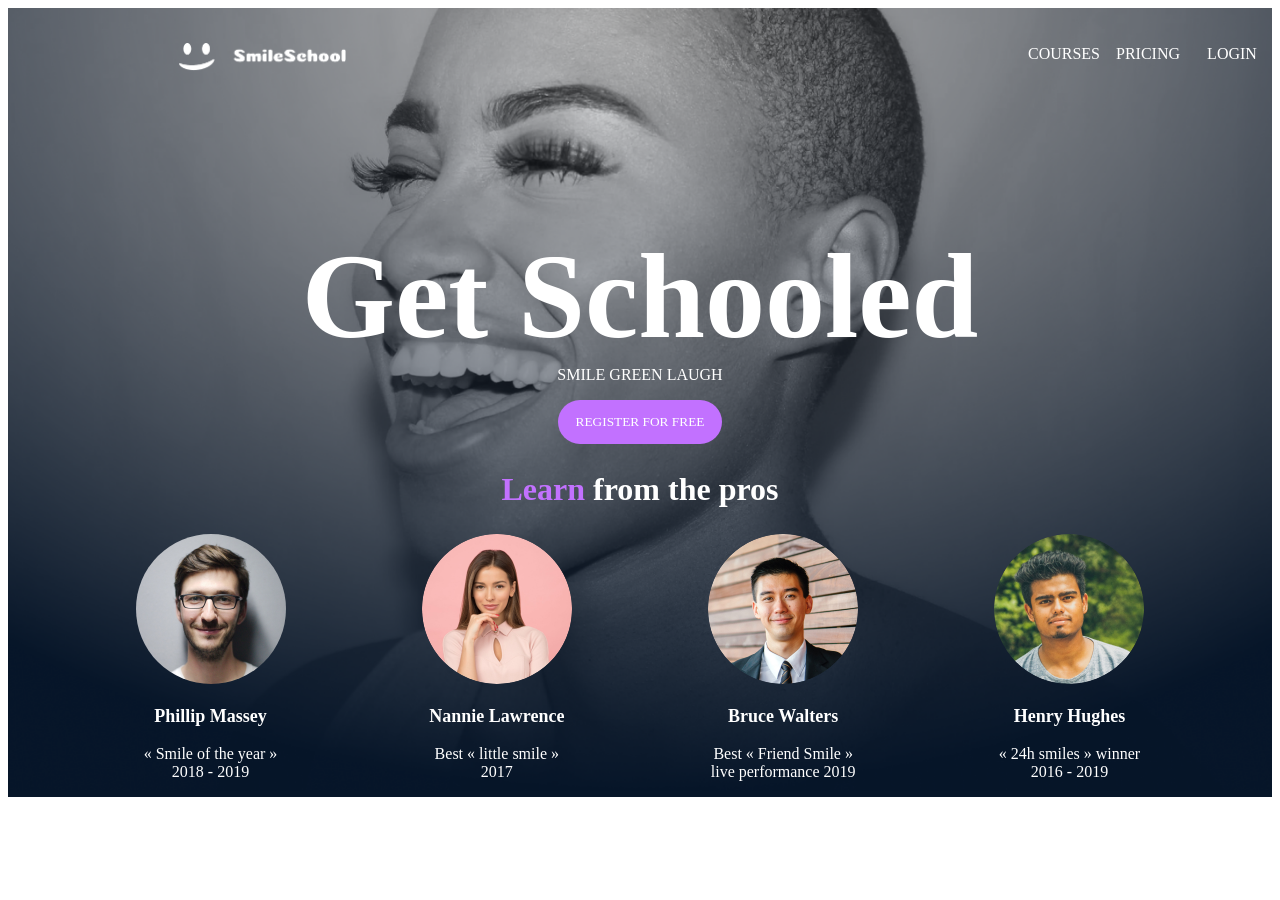
==== css_advanced/task_2/index.html @ f23dfadf "css: task_2 almost finished and ready for testing" ====
<!DOCTYPE html>
<html>
    <head>
        <link rel="stylesheet" href="./styles.css">
    </head>

    <body>
        <header>
            <a href="./index.html">
                <img class="logo" src="../../images/logo.png">
            </a>
            <ul>
                <li><a href="">COURSES</a></li>
                <li><a href="">PRICING</a></li>
                <li><a href="">LOGIN</a></li>
            </ul>
               
            <div>
                <h1>Get Schooled</h1>
                <p>
                    <span>SMILE</span>
                    <span>GREEN</span>
                    <span>LAUGH</span>
                </p>
                <button>REGISTER FOR FREE</button>
            </div>

            <div>
                <h2><span>Learn</span> from the pros</h2>
                <div class="main_part">
                    <div>
                        <img src="../../images/profile-image-1.png">
                        <h3>Phillip Massey</h3>
                        <p>« Smile of the year » 2018 - 2019</p>
                    </div>

                    <div>
                        <img src="../../images/profile-image-2.png">
                        <h3>Nannie Lawrence</h3>
                        <p>Best « little smile » 2017</p>
                    </div>

                    <div>
                        <img src="../../images/profile-image-3.png">
                        <h3>Bruce Walters</h3>
                        <p>Best « Friend Smile » live performance 2019</p>
                    </div>

                    <div>
                        <img src="../../images/profile-image-4.png">
                        <h3>Henry Hughes</h3>
                        <p>« 24h smiles » winner 2016 - 2019</p>
                    </div>
                </div>
            </div>
        </header>

        <main></main>
    </body>
</html>
---- css_advanced/task_2/styles.css ----
/* ==== HEADER SECTION ==== */

header {
    background-image: url(../../images/background.png);
    background-size: cover;
    background-position: center;
    overflow: hidden;
    text-align: center;
}

header > a {
 float: left;
}

header > a > img {
    width:167px;
    height: 29px;
    margin-left: 171px;
    margin-top: 35px;
}

header > ul {
    float: right;
    margin-top: 37px;
}

header > ul > li {
    display: inline-block;
    width: 80px;
}

header > ul > li > a {
    text-decoration: none;
    color: white;
    font-family: Source Sans Pro;
}


header > div > h1 {
    font-family: Source Sans Pro;
    font-size: 120px;
    color: white;
    margin-top: 220px;
    margin-bottom: 0px;
}

header > div > p {
    font-family: Source Sans Pro;
    font-size: 16px;
    text-transform: uppercase;
    color: white;
    margin-top: 0px;
}

header > div > button {
    font-family: Source Sans Pro;
    color: white;
    width: 164px;
    height: 44px;
    border: 0 solid black;
    border-radius: 22px;
    background-color: #C271FF;
}

.main_part {
    display: flex;
    width: 1009px;
    margin: 0 auto;
    justify-content: space-between;
}

h2 {
    font-family: Source Sans Pro;
    font-size: 32px;
    color: white;
}

h2 > span {
    font-family: Source Sans Pro;
    font-size: 32px;
    color: #C271FF;
}

.main_part > div > img {
    width: 150px;
    border-radius: 50%;
}

.main_part > div {
    width: 150px;
}

h3 {
    font-family: Source Sans Pro;
    font-size: 18px;
    color: white;
}

.main_part > div > p {
    font-family: Source Sans Pro;
    font-size: 16px;
    color: #FFFFFF;
}
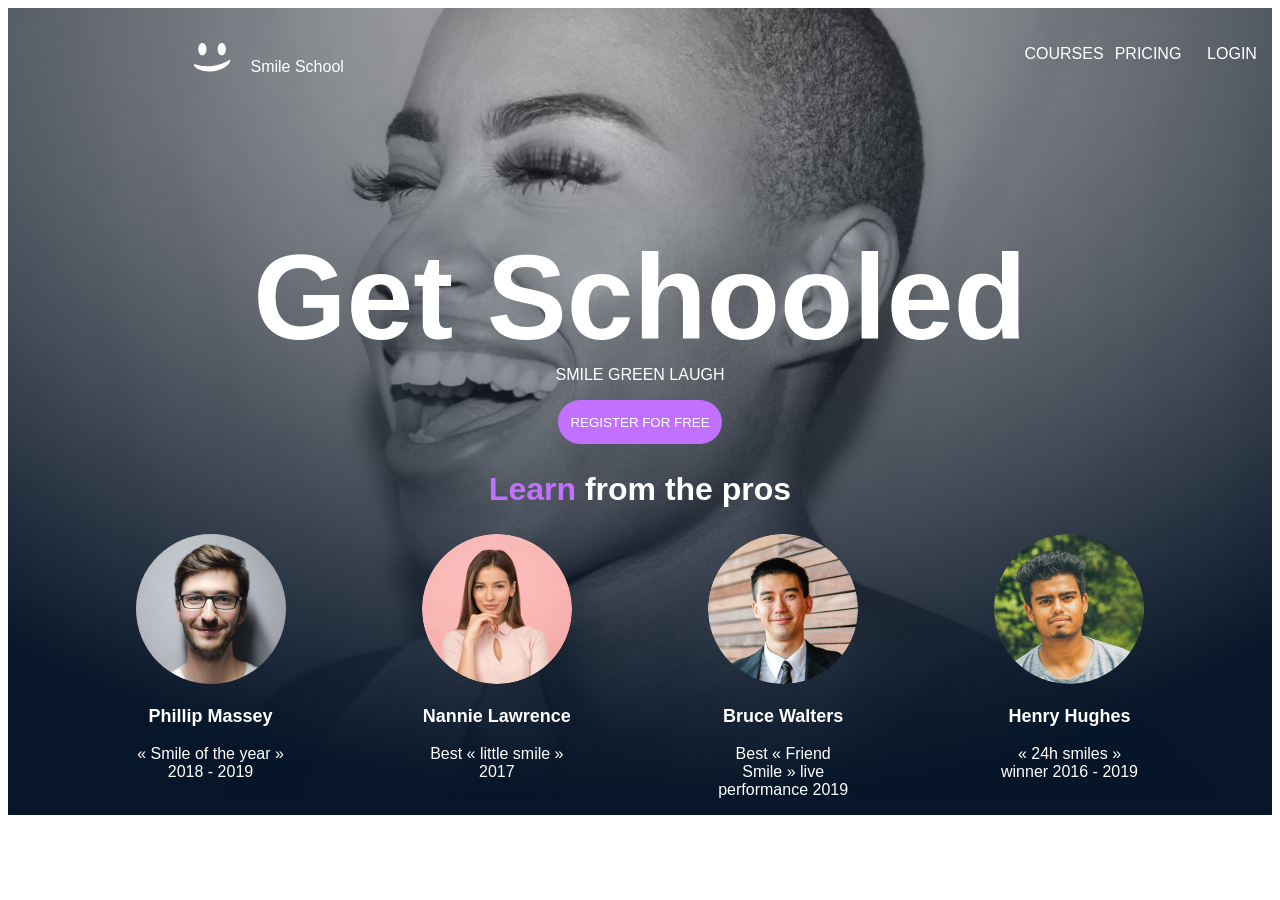
==== commit e875f987: "css: task_2 almost finished and ready for testing" ====
--- a/css_advanced/task_2/index.html
+++ b/css_advanced/task_2/index.html
@@ -6,14 +6,17 @@
 
     <body>
         <header>
-            <a href="./index.html">
-                <img class="logo" src="../../images/logo.png">
-            </a>
-            <ul>
-                <li><a href="">COURSES</a></li>
-                <li><a href="">PRICING</a></li>
-                <li><a href="">LOGIN</a></li>
-            </ul>
+            <nav>
+                <a href="./index.html">
+                    <img class="logo" src="../../images/icon.svg">
+                    <span>Smile School</span>
+                </a>
+                <ul>
+                    <li><a href="">COURSES</a></li>
+                    <li><a href="">PRICING</a></li>
+                    <li><a href="">LOGIN</a></li>
+                </ul>
+           </nav>
                
             <div>
                 <h1>Get Schooled</h1>
--- a/css_advanced/task_2/styles.css
+++ b/css_advanced/task_2/styles.css
@@ -8,36 +8,42 @@
     text-align: center;
 }
 
-header > a {
+header > nav > a {
  float: left;
 }
 
-header > a > img {
-    width:167px;
+header > nav > a > img {
+    width:67px;
     height: 29px;
     margin-left: 171px;
     margin-top: 35px;
 }
 
-header > ul {
+nav > a{    text-decoration: none;
+    color: white;
+    font-family: sans-serif;
+}
+
+
+header > nav > ul {
     float: right;
     margin-top: 37px;
 }
 
-header > ul > li {
+header > nav > ul > li {
     display: inline-block;
     width: 80px;
 }
 
-header > ul > li > a {
+header > nav > ul > li > a {
     text-decoration: none;
     color: white;
-    font-family: Source Sans Pro;
+    font-family: sans-serif;
 }
 
 
 header > div > h1 {
-    font-family: Source Sans Pro;
+    font-family: sans-serif;
     font-size: 120px;
     color: white;
     margin-top: 220px;
@@ -45,7 +51,7 @@
 }
 
 header > div > p {
-    font-family: Source Sans Pro;
+    font-family: sans-serif;
     font-size: 16px;
     text-transform: uppercase;
     color: white;
@@ -53,7 +59,7 @@
 }
 
 header > div > button {
-    font-family: Source Sans Pro;
+    font-family: sans-serif;
     color: white;
     width: 164px;
     height: 44px;
@@ -70,13 +76,13 @@
 }
 
 h2 {
-    font-family: Source Sans Pro;
+    font-family: sans-serif;
     font-size: 32px;
     color: white;
 }
 
 h2 > span {
-    font-family: Source Sans Pro;
+    font-family: sans-serif;
     font-size: 32px;
     color: #C271FF;
 }
@@ -91,13 +97,13 @@
 }
 
 h3 {
-    font-family: Source Sans Pro;
+    font-family: sans-serif;
     font-size: 18px;
     color: white;
 }
 
 .main_part > div > p {
-    font-family: Source Sans Pro;
+    font-family: sans-serif;
     font-size: 16px;
     color: #FFFFFF;
 }
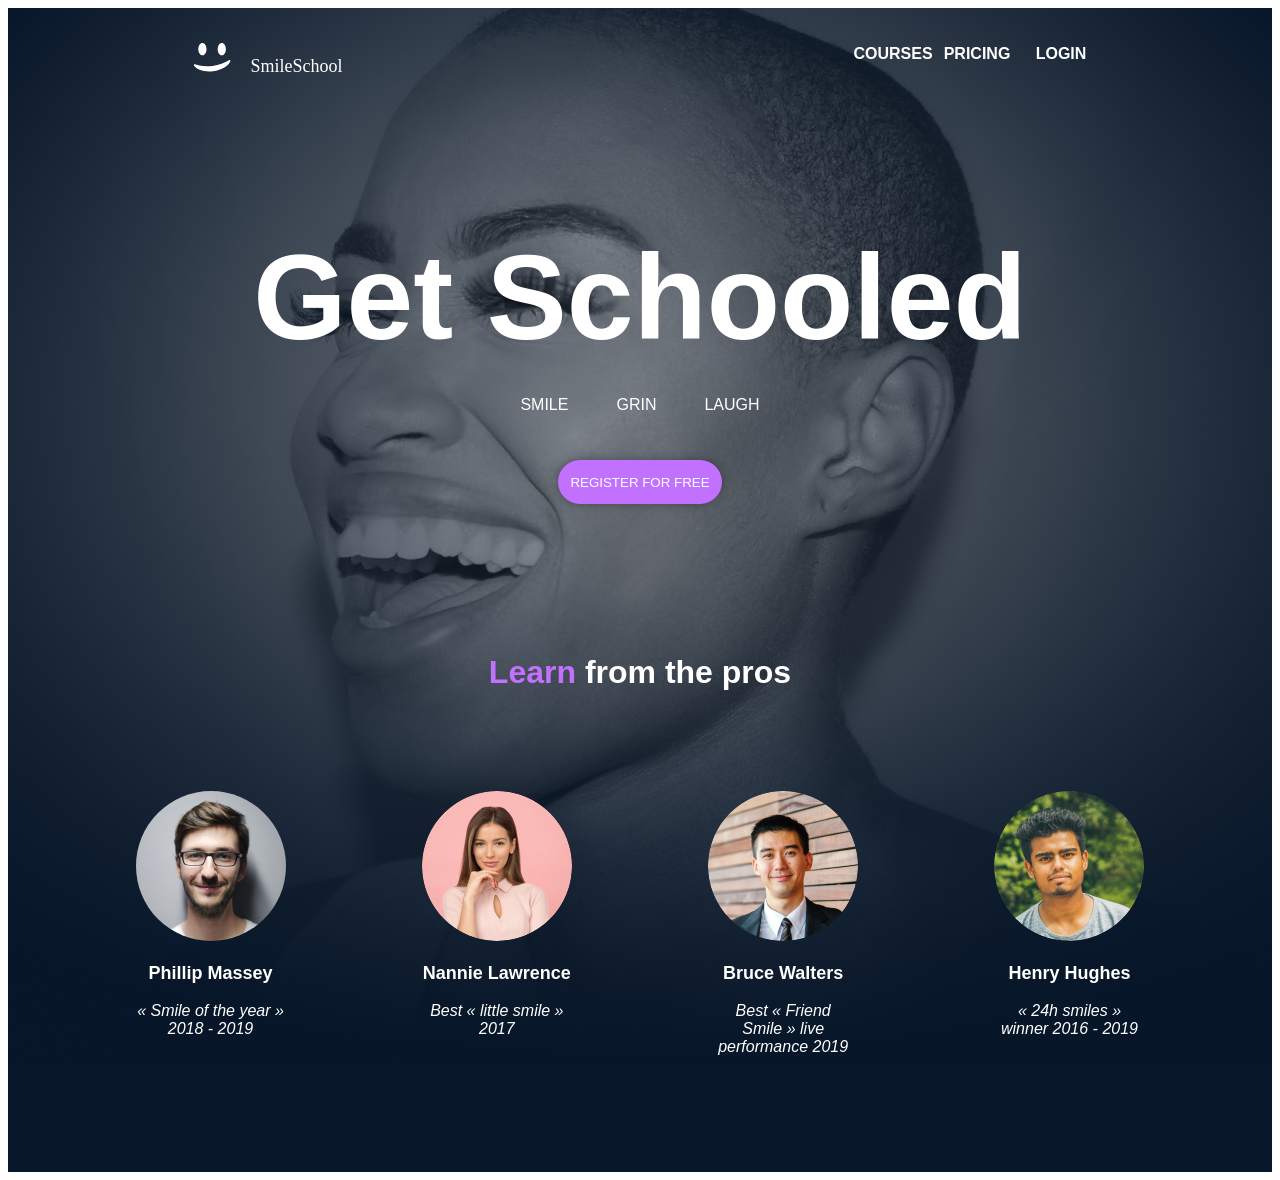
==== commit df7a29bb: "css: task_2 fixed and ready for test" ====
--- a/css_advanced/task_2/index.html
+++ b/css_advanced/task_2/index.html
@@ -9,7 +9,7 @@
             <nav>
                 <a href="./index.html">
                     <img class="logo" src="../../images/icon.svg">
-                    <span>Smile School</span>
+                    <span>SmileSchool</span>
                 </a>
                 <ul>
                     <li><a href="">COURSES</a></li>
@@ -20,9 +20,9 @@
                
             <div>
                 <h1>Get Schooled</h1>
-                <p>
+                <p class="hero-words">
                     <span>SMILE</span>
-                    <span>GREEN</span>
+                    <span>GRIN</span>
                     <span>LAUGH</span>
                 </p>
                 <button>REGISTER FOR FREE</button>
--- a/css_advanced/task_2/styles.css
+++ b/css_advanced/task_2/styles.css
@@ -1,7 +1,9 @@
 /* ==== HEADER SECTION ==== */
 
 header {
-    background-image: url(../../images/background.png);
+    background-image: 
+        radial-gradient(ellipse at center, transparent, #071629),
+        url(../../images/background.png);
     background-size: cover;
     background-position: center;
     overflow: hidden;
@@ -19,7 +21,17 @@
     margin-top: 35px;
 }
 
-nav > a{    text-decoration: none;
+header > nav > a > span {
+    font-family:Cambria, Cochin, Georgia, Times, 'Times New Roman', serif;
+    font-size: 18px;
+}
+
+nav {
+    background-color: transparent;
+}
+
+nav > a {
+    text-decoration: none;
     color: white;
     font-family: sans-serif;
 }
@@ -28,6 +40,7 @@
 header > nav > ul {
     float: right;
     margin-top: 37px;
+    margin-right: 171px;
 }
 
 header > nav > ul > li {
@@ -39,15 +52,24 @@
     text-decoration: none;
     color: white;
     font-family: sans-serif;
+    font-weight: bold;
 }
 
 
 header > div > h1 {
     font-family: sans-serif;
     font-size: 120px;
+    font-weight: bold;
     color: white;
     margin-top: 220px;
     margin-bottom: 0px;
+}
+
+.hero-words {
+    display: flex;
+    justify-content: center;
+    gap: 3rem;
+    margin-top: 30px;
 }
 
 header > div > p {
@@ -65,13 +87,15 @@
     height: 44px;
     border: 0 solid black;
     border-radius: 22px;
+    box-shadow: 0 0 10px rgba(0, 0, 0, 0.3);
     background-color: #C271FF;
+    margin-top: 30px;
 }
 
 .main_part {
     display: flex;
     width: 1009px;
-    margin: 0 auto;
+    margin: 100px auto;
     justify-content: space-between;
 }
 
@@ -79,11 +103,13 @@
     font-family: sans-serif;
     font-size: 32px;
     color: white;
+    margin-top: 150px;
 }
 
 h2 > span {
     font-family: sans-serif;
     font-size: 32px;
+    font-weight: bold;
     color: #C271FF;
 }
 
@@ -106,4 +132,5 @@
     font-family: sans-serif;
     font-size: 16px;
     color: #FFFFFF;
+    font-style: italic;
 }
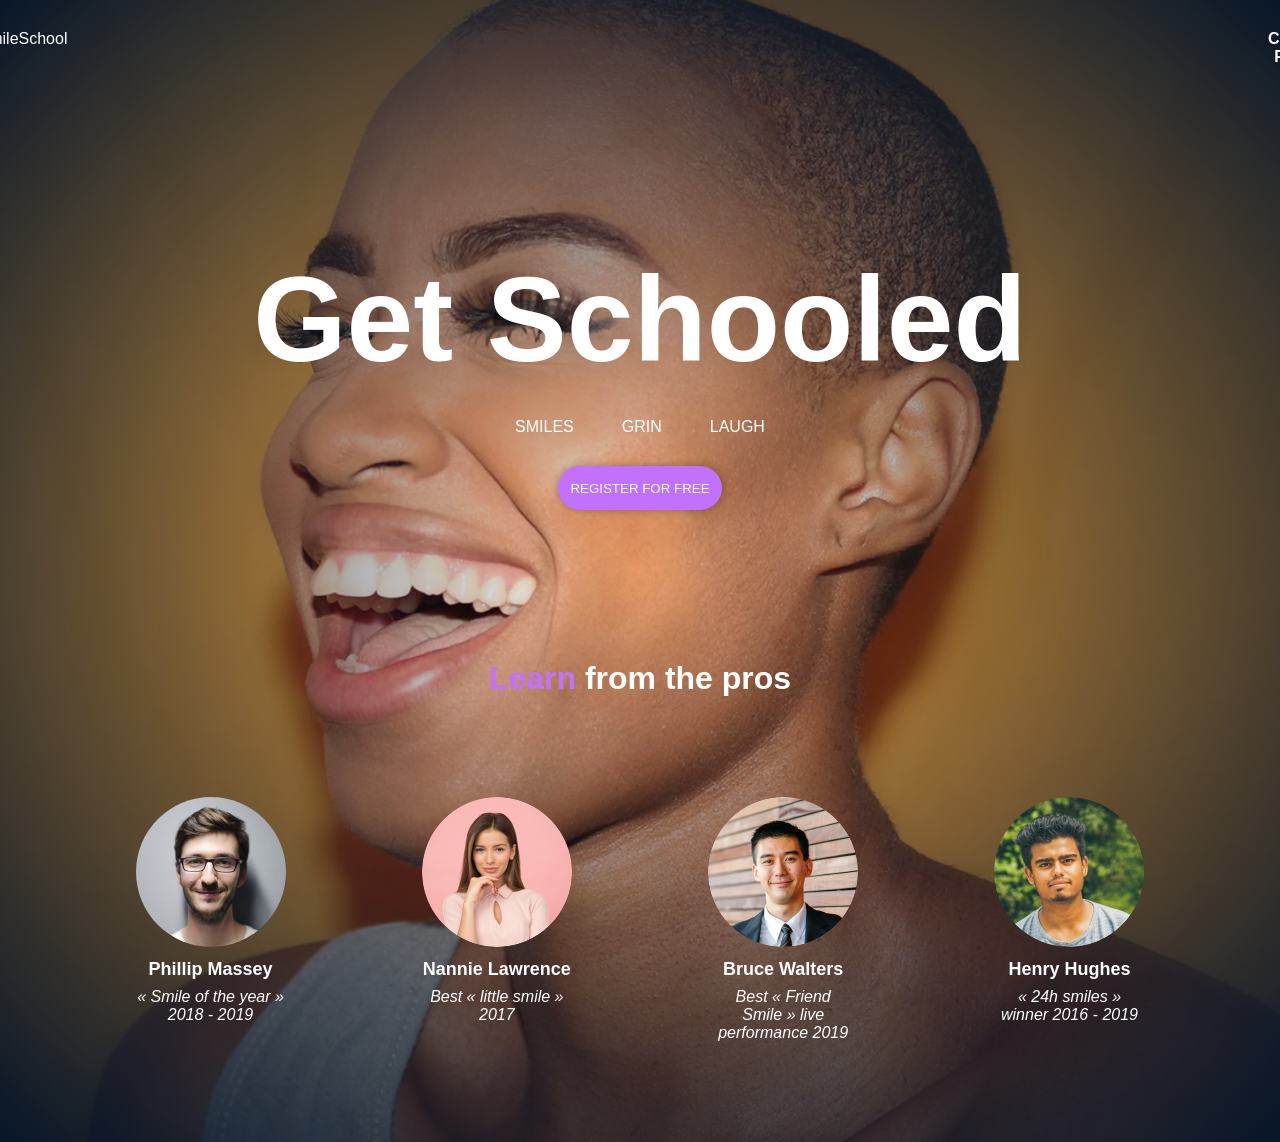
==== commit 8dbb7244: "css: task_7 finished and ready for test correction" ====
--- a/css_advanced/task_2/index.html
+++ b/css_advanced/task_2/index.html
@@ -8,7 +8,9 @@
         <header>
             <nav>
                 <a href="./index.html">
-                    <img class="logo" src="../../images/icon.svg">
+                    <div class="logo">
+                        <img src="../../images/icon.svg">
+                    </div>
                     <span>SmileSchool</span>
                 </a>
                 <ul>
@@ -21,7 +23,7 @@
             <div>
                 <h1>Get Schooled</h1>
                 <p class="hero-words">
-                    <span>SMILE</span>
+                    <span>SMILES</span>
                     <span>GRIN</span>
                     <span>LAUGH</span>
                 </p>
--- a/css_advanced/task_2/styles.css
+++ b/css_advanced/task_2/styles.css
@@ -1,8 +1,17 @@
+/* ==== RESER DEFAULTS ==== */
+
+* {
+    margin: 0;
+    padding: 0;
+    box-sizing: border-box;
+}
+
+
 /* ==== HEADER SECTION ==== */
 
 header {
     background-image: 
-        radial-gradient(ellipse at center, transparent, #071629),
+        radial-gradient(ellipse at center, #29303D00, #071629),
         url(../../images/background.png);
     background-size: cover;
     background-position: center;
@@ -10,54 +19,46 @@
     text-align: center;
 }
 
-header > nav > a {
- float: left;
-}
 
-header > nav > a > img {
-    width:67px;
-    height: 29px;
-    margin-left: 171px;
-    margin-top: 35px;
-}
-
-header > nav > a > span {
-    font-family:Cambria, Cochin, Georgia, Times, 'Times New Roman', serif;
-    font-size: 18px;
-}
+/* ==== NAV SECTION ==== */
 
 nav {
     background-color: transparent;
+    display: flex;
+    justify-content: center;
+    gap: 1200px;
+    height: 29px;
+    padding-top: 30px;
+}
+
+nav > ul {
+    list-style-type: none;
 }
 
 nav > a {
+    display: flex;
+    justify-content: center;
+    gap: 10px;
     text-decoration: none;
     color: white;
-    font-family: sans-serif;
+    font-family: "Source Sans Pro", sans-serif;
 }
 
-
-header > nav > ul {
-    float: right;
-    margin-top: 37px;
-    margin-right: 171px;
-}
-
-header > nav > ul > li {
+nav > ul > li {
     display: inline-block;
     width: 80px;
 }
 
-header > nav > ul > li > a {
+nav > ul > li > a {
     text-decoration: none;
     color: white;
-    font-family: sans-serif;
+    font-family: "Source Sans Pro", sans-serif;
     font-weight: bold;
 }
 
 
 header > div > h1 {
-    font-family: sans-serif;
+    font-family: "Source Sans Pro", sans-serif;
     font-size: 120px;
     font-weight: bold;
     color: white;
@@ -73,7 +74,7 @@
 }
 
 header > div > p {
-    font-family: sans-serif;
+    font-family: "Source Sans Pro", sans-serif;
     font-size: 16px;
     text-transform: uppercase;
     color: white;
@@ -81,7 +82,8 @@
 }
 
 header > div > button {
-    font-family: sans-serif;
+    font-family: "Source Sans Pro", sans-serif;
+    fonts-size: 14px;
     color: white;
     width: 164px;
     height: 44px;
@@ -100,14 +102,14 @@
 }
 
 h2 {
-    font-family: sans-serif;
+    font-family: "Source Sans Pro", sans-serif;
     font-size: 32px;
     color: white;
     margin-top: 150px;
 }
 
 h2 > span {
-    font-family: sans-serif;
+    font-family: "Source Sans Pro", sans-serif;
     font-size: 32px;
     font-weight: bold;
     color: #C271FF;
@@ -123,14 +125,19 @@
 }
 
 h3 {
-    font-family: sans-serif;
+    font-family: "Source Sans Pro", sans-serif;
     font-size: 18px;
     color: white;
+    margin-top: 8px;
 }
 
 .main_part > div > p {
-    font-family: sans-serif;
+    font-family: "Source Sans Pro", sans-serif;
     font-size: 16px;
     color: #FFFFFF;
     font-style: italic;
+    margin-top: 8px;
 }
+
+
+
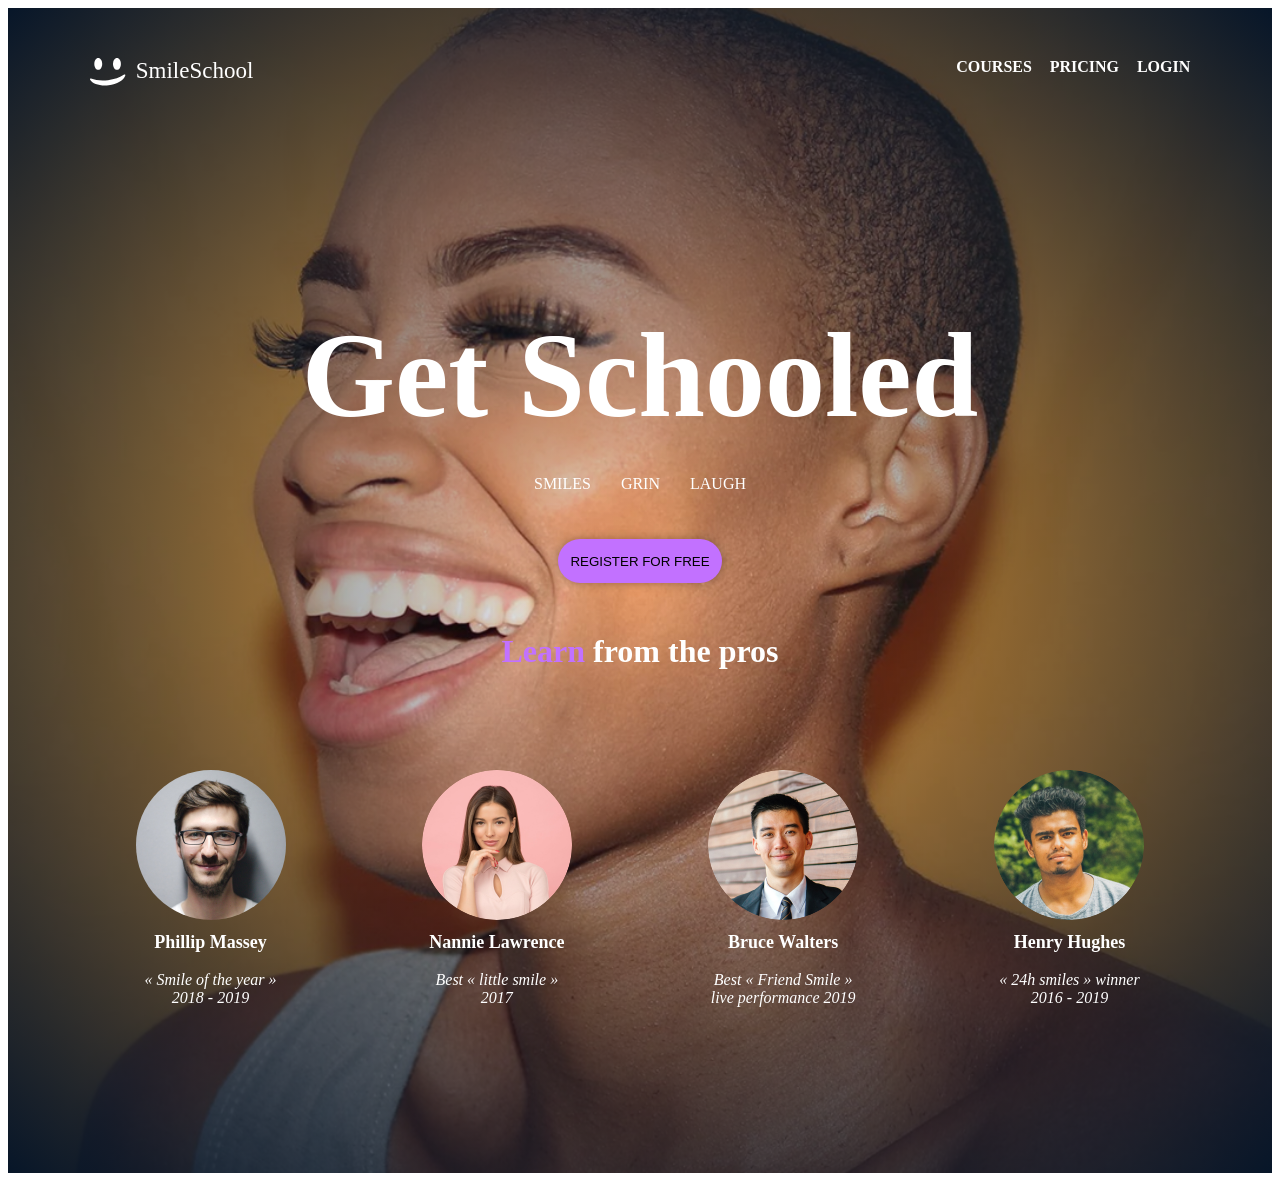
==== commit 2d229a5e: "css: task_2 minor fix & ready for test correction" ====
--- a/css_advanced/task_2/index.html
+++ b/css_advanced/task_2/index.html
@@ -13,50 +13,57 @@
                     </div>
                     <span>SmileSchool</span>
                 </a>
-                <ul>
-                    <li><a href="">COURSES</a></li>
-                    <li><a href="">PRICING</a></li>
-                    <li><a href="">LOGIN</a></li>
-                </ul>
-           </nav>
-               
-            <div>
-                <h1>Get Schooled</h1>
-                <p class="hero-words">
-                    <span>SMILES</span>
-                    <span>GRIN</span>
-                    <span>LAUGH</span>
-                </p>
-                <button>REGISTER FOR FREE</button>
-            </div>
+                <div>
+                    <a href="">COURSES</a>
+                    <a href="">PRICING</a>
+                    <a href="">LOGIN</a>
+                </div>
+            </nav>
 
-            <div>
-                <h2><span>Learn</span> from the pros</h2>
-                <div class="main_part">
-                    <div>
-                        <img src="../../images/profile-image-1.png">
-                        <h3>Phillip Massey</h3>
-                        <p>« Smile of the year » 2018 - 2019</p>
+            <div class="main-section">
+
+                <div class="main-part">
+                    <h1>Get Schooled</h1>
+                    <p class="hero-words">
+                        <span>SMILES</span>
+                        <span>GRIN</span>
+                        <span>LAUGH</span>
+                    </p>
+                    <button>REGISTER FOR FREE</button>
+                </div>
+
+                <div class="hero-section">
+                    <h2><span>Learn</span> from the pros</h2>
+
+                    <div class="hero-cards">
+                        <div>
+                            <img src="../../images/profile-image-1.png">
+                            <h3>Phillip Massey</h3>
+                            <p>« Smile of the year » 2018 - 2019</p>
+                        </div>
+
+                        <div>
+                            <img src="../../images/profile-image-2.png">
+                            <h3>Nannie Lawrence</h3>
+                            <p>Best « little smile » 2017</p>
+                        </div>
+
+                        <div>
+                            <img src="../../images/profile-image-3.png">
+                            <h3>Bruce Walters</h3>
+                            <p>Best « Friend Smile » live performance 2019</p>
+                        </div>
+
+                        <div>
+                            <img src="../../images/profile-image-4.png">
+                            <h3>Henry Hughes</h3>
+                            <p>« 24h smiles » winner 2016 - 2019</p>
+                        </div>
+
                     </div>
 
-                    <div>
-                        <img src="../../images/profile-image-2.png">
-                        <h3>Nannie Lawrence</h3>
-                        <p>Best « little smile » 2017</p>
-                    </div>
+                </div>
 
-                    <div>
-                        <img src="../../images/profile-image-3.png">
-                        <h3>Bruce Walters</h3>
-                        <p>Best « Friend Smile » live performance 2019</p>
-                    </div>
-
-                    <div>
-                        <img src="../../images/profile-image-4.png">
-                        <h3>Henry Hughes</h3>
-                        <p>« 24h smiles » winner 2016 - 2019</p>
-                    </div>
-                </div>
             </div>
         </header>
 
--- a/css_advanced/task_2/styles.css
+++ b/css_advanced/task_2/styles.css
@@ -1,13 +1,11 @@
 /* ==== RESER DEFAULTS ==== */
 
 * {
-    margin: 0;
-    padding: 0;
     box-sizing: border-box;
 }
 
 
-/* ==== HEADER SECTION ==== */
+/* ==== HEADER CONFIGS ==== */
 
 header {
     background-image: 
@@ -16,6 +14,7 @@
     background-size: cover;
     background-position: center;
     overflow: hidden;
+    padding: 50px;
     text-align: center;
 }
 
@@ -26,13 +25,9 @@
     background-color: transparent;
     display: flex;
     justify-content: center;
-    gap: 1200px;
+    gap: 703px;
     height: 29px;
-    padding-top: 30px;
-}
-
-nav > ul {
-    list-style-type: none;
+    /* padding-top: 30px; */
 }
 
 nav > a {
@@ -41,24 +36,29 @@
     gap: 10px;
     text-decoration: none;
     color: white;
-    font-family: "Source Sans Pro", sans-serif;
 }
 
-nav > ul > li {
-    display: inline-block;
-    width: 80px;
+nav span {
+    font-size: 23px;
+    color: white;
 }
 
-nav > ul > li > a {
+nav > div {
+    display: flex;
+    justify-content: space-between;
+    width: 234px;
+}
+
+nav > div > a {
     text-decoration: none;
     color: white;
-    font-family: "Source Sans Pro", sans-serif;
     font-weight: bold;
 }
 
 
-header > div > h1 {
-    font-family: "Source Sans Pro", sans-serif;
+/* ==== MAIN SECTION ==== */
+
+.main-part h1 {
     font-size: 120px;
     font-weight: bold;
     color: white;
@@ -66,25 +66,20 @@
     margin-bottom: 0px;
 }
 
-.hero-words {
+.main-part p {
     display: flex;
     justify-content: center;
-    gap: 3rem;
+    gap: 30px;
     margin-top: 30px;
-}
 
-header > div > p {
-    font-family: "Source Sans Pro", sans-serif;
     font-size: 16px;
     text-transform: uppercase;
     color: white;
-    margin-top: 0px;
 }
 
-header > div > button {
-    font-family: "Source Sans Pro", sans-serif;
+.main-part button {
     fonts-size: 14px;
-    color: white;
+    color: whitea;
     width: 164px;
     height: 44px;
     border: 0 solid black;
@@ -94,45 +89,45 @@
     margin-top: 30px;
 }
 
-.main_part {
+
+/* ==== HERO SECTION ==== */
+
+.hero-section h2 {
+    font-size: 32px;
+    color: white;
+    margin-top: 50px;
+}
+
+.hero-section h2 span {
+    color: #C271FF;
+    font-weight: bold;
+}
+
+
+.hero-cards {
     display: flex;
     width: 1009px;
     margin: 100px auto;
     justify-content: space-between;
 }
 
-h2 {
-    font-family: "Source Sans Pro", sans-serif;
-    font-size: 32px;
-    color: white;
-    margin-top: 150px;
+.hero-cards > div {
+    width: 150px;
 }
 
-h2 > span {
-    font-family: "Source Sans Pro", sans-serif;
-    font-size: 32px;
-    font-weight: bold;
-    color: #C271FF;
-}
 
-.main_part > div > img {
-    width: 150px;
+.hero-cards > div > img {
+    width: 100%;
     border-radius: 50%;
 }
 
-.main_part > div {
-    width: 150px;
-}
-
-h3 {
-    font-family: "Source Sans Pro", sans-serif;
+.hero-cards h3 {
     font-size: 18px;
     color: white;
     margin-top: 8px;
 }
 
-.main_part > div > p {
-    font-family: "Source Sans Pro", sans-serif;
+.hero-cards p {
     font-size: 16px;
     color: #FFFFFF;
     font-style: italic;
